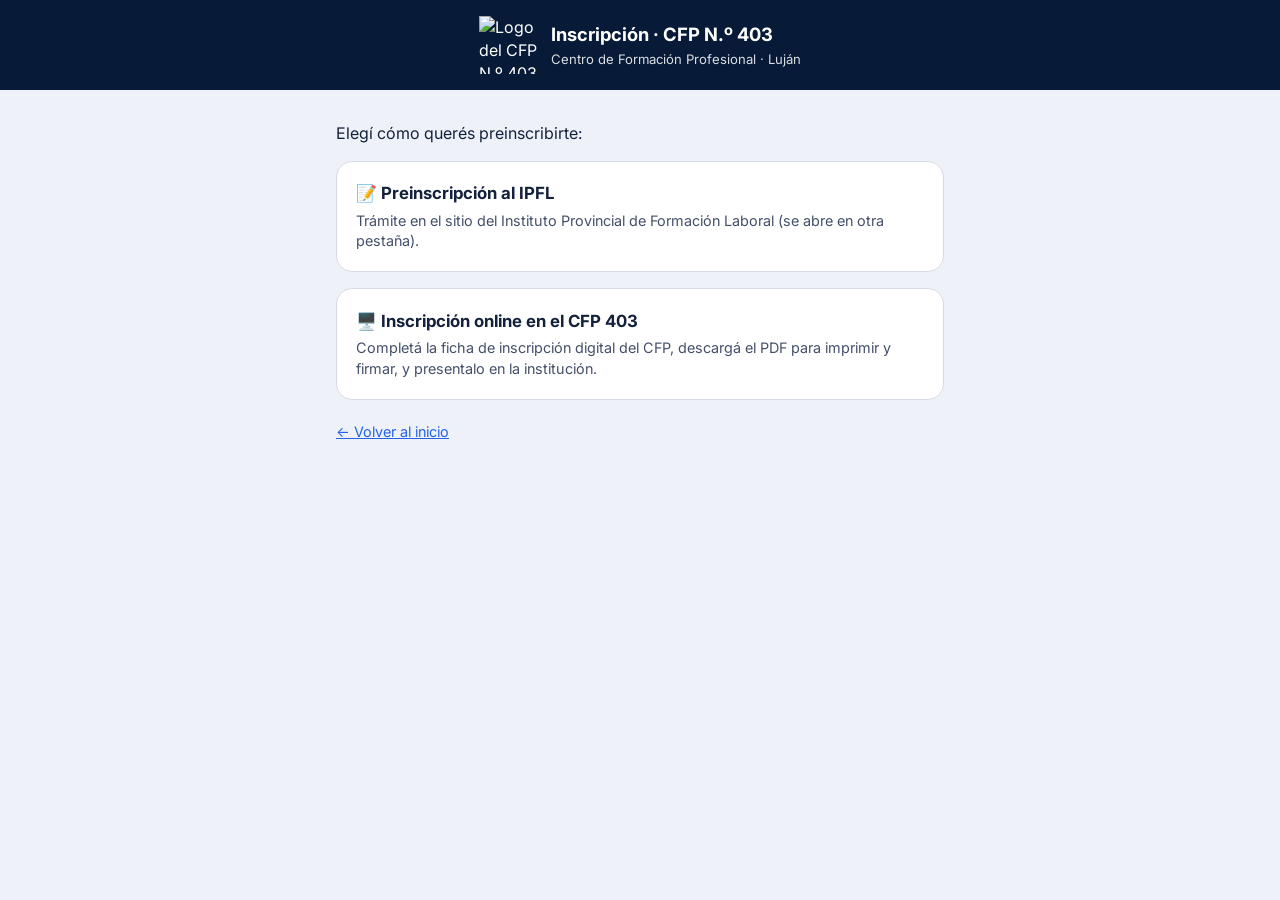
==== inscripcion.html @ c5729365 "Preinscripción online (portada de Giles, adaptada a Luján): ficha digital pública, panel interno, co" ====
<!DOCTYPE html>
<html lang="es-AR">
<head>
  <meta charset="UTF-8">
  <meta name="viewport" content="width=device-width, initial-scale=1.0">
  <title>Inscripción · CFP N.º 403 Luján</title>
  <meta name="theme-color" content="#071B38">
  <link rel="icon" type="image/png" sizes="32x32" href="img/app/favicon-32.png">
  <link href="https://fonts.googleapis.com/css2?family=Inter:wght@400;500;600;700&display=swap" rel="stylesheet">
  <style>
    * { box-sizing: border-box; }
    body { margin: 0; background: #eef2f8; color: #14213d; font-family: 'Inter', system-ui, sans-serif; line-height: 1.45; }
    header { background: #071b38; color: #fff; padding: 1rem; display: flex; align-items: center; gap: .9rem; justify-content: center; }
    header img { width: 58px; height: 58px; }
    header h1 { font-size: 1.15rem; margin: 0; }
    header p { margin: .1rem 0 0; font-size: .82rem; opacity: .85; }
    main { max-width: 640px; margin: 0 auto; padding: 1rem; }
    .op { display: block; background: #fff; border: 1px solid #d5dbe6; border-radius: 16px; padding: 1.2rem; margin-bottom: 1rem; text-decoration: none; color: inherit; }
    .op:hover { border-color: #2563eb; box-shadow: 0 4px 14px rgba(37,99,235,.15); }
    .op h2 { margin: 0 0 .3rem; font-size: 1.05rem; }
    .op p { margin: 0; font-size: .9rem; color: #44506a; }
    .volver { display: inline-block; margin-top: .4rem; font-size: .9rem; color: #2563eb; }
  </style>
</head>
<body>
  <header>
    <img src="logo.png" alt="Logo del CFP N.º 403">
    <div><h1>Inscripción · CFP N.º 403</h1><p>Centro de Formación Profesional · Luján</p></div>
  </header>
  <main>
    <p>Elegí cómo querés preinscribirte:</p>
    <a class="op" href="https://cursosipfl.trabajo.gba.gob.ar/" target="_blank" rel="noopener noreferrer">
      <h2>📝 Preinscripción al IPFL</h2>
      <p>Trámite en el sitio del Instituto Provincial de Formación Laboral (se abre en otra pestaña).</p>
    </a>
    <a class="op" href="preinscripcion.html">
      <h2>🖥️ Inscripción online en el CFP 403</h2>
      <p>Completá la ficha de inscripción digital del CFP, descargá el PDF para imprimir y firmar, y presentalo en la institución.</p>
    </a>
    <a class="volver" href="index.html">← Volver al inicio</a>
  </main>
</body>
</html>
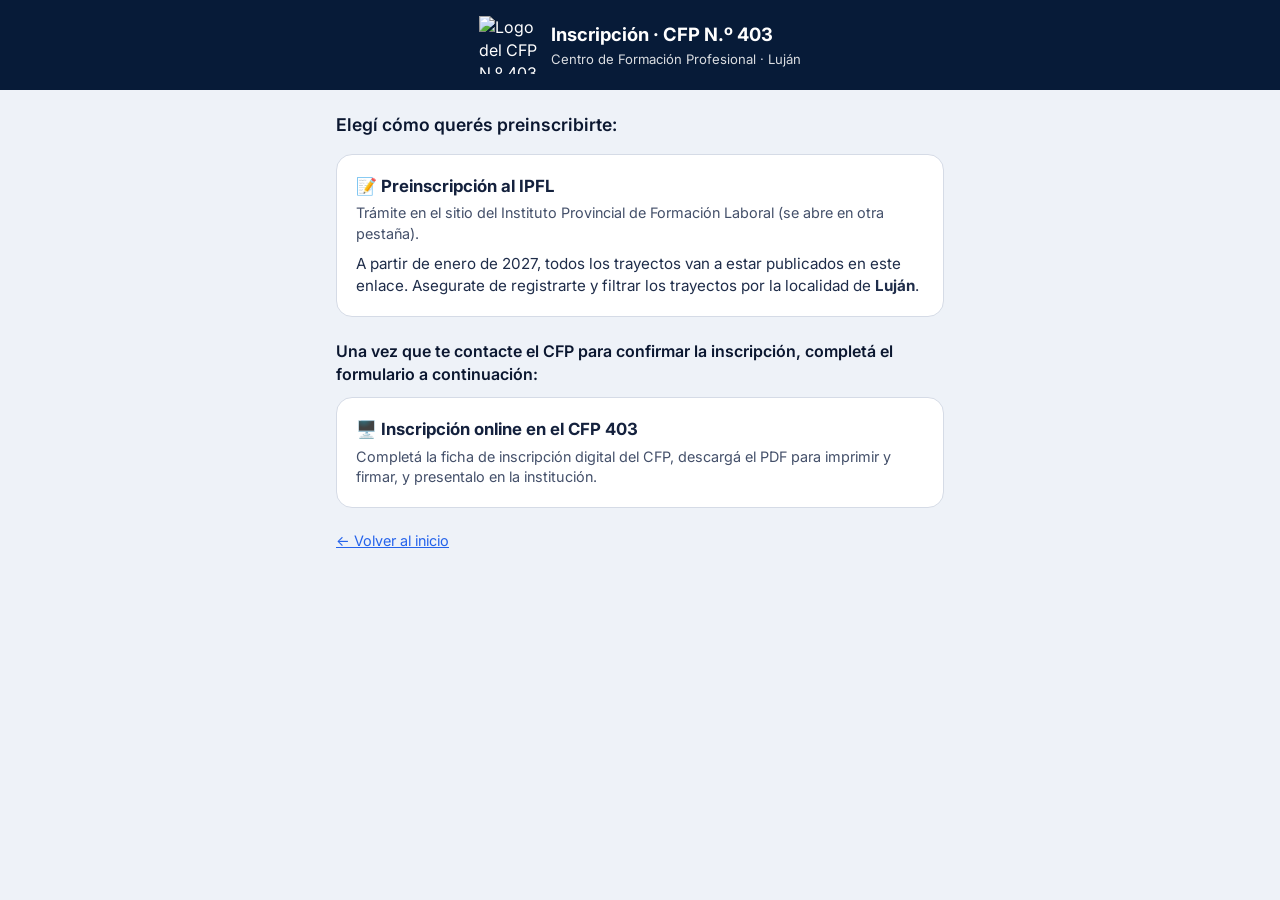
==== commit 510591db: "Pantalla de inscripción: texto más legible y aclaraciones sobre IPFL (enero 2027) y orden de pasos C" ====
--- a/inscripcion.html
+++ b/inscripcion.html
@@ -19,6 +19,10 @@
     .op:hover { border-color: #2563eb; box-shadow: 0 4px 14px rgba(37,99,235,.15); }
     .op h2 { margin: 0 0 .3rem; font-size: 1.05rem; }
     .op p { margin: 0; font-size: .9rem; color: #44506a; }
+    .intro { font-size: 1.1rem; font-weight: 600; color: #0b1730; margin: .4rem 0 1rem; }
+    .aviso { font-size: .98rem; color: #1f2d4a; margin: 0 0 1rem; }
+    .paso { font-size: 1rem; font-weight: 600; color: #0b1730; margin: 1.4rem 0 .7rem; }
+    .op p.sub { margin-top: .5rem; color: #1f2d4a; font-size: .95rem; }
     .volver { display: inline-block; margin-top: .4rem; font-size: .9rem; color: #2563eb; }
   </style>
 </head>
@@ -28,11 +32,13 @@
     <div><h1>Inscripción · CFP N.º 403</h1><p>Centro de Formación Profesional · Luján</p></div>
   </header>
   <main>
-    <p>Elegí cómo querés preinscribirte:</p>
+    <p class="intro">Elegí cómo querés preinscribirte:</p>
     <a class="op" href="https://cursosipfl.trabajo.gba.gob.ar/" target="_blank" rel="noopener noreferrer">
       <h2>📝 Preinscripción al IPFL</h2>
       <p>Trámite en el sitio del Instituto Provincial de Formación Laboral (se abre en otra pestaña).</p>
+      <p class="sub">A partir de enero de 2027, todos los trayectos van a estar publicados en este enlace. Asegurate de registrarte y filtrar los trayectos por la localidad de <strong>Luján</strong>.</p>
     </a>
+    <p class="paso">Una vez que te contacte el CFP para confirmar la inscripción, completá el formulario a continuación:</p>
     <a class="op" href="preinscripcion.html">
       <h2>🖥️ Inscripción online en el CFP 403</h2>
       <p>Completá la ficha de inscripción digital del CFP, descargá el PDF para imprimir y firmar, y presentalo en la institución.</p>
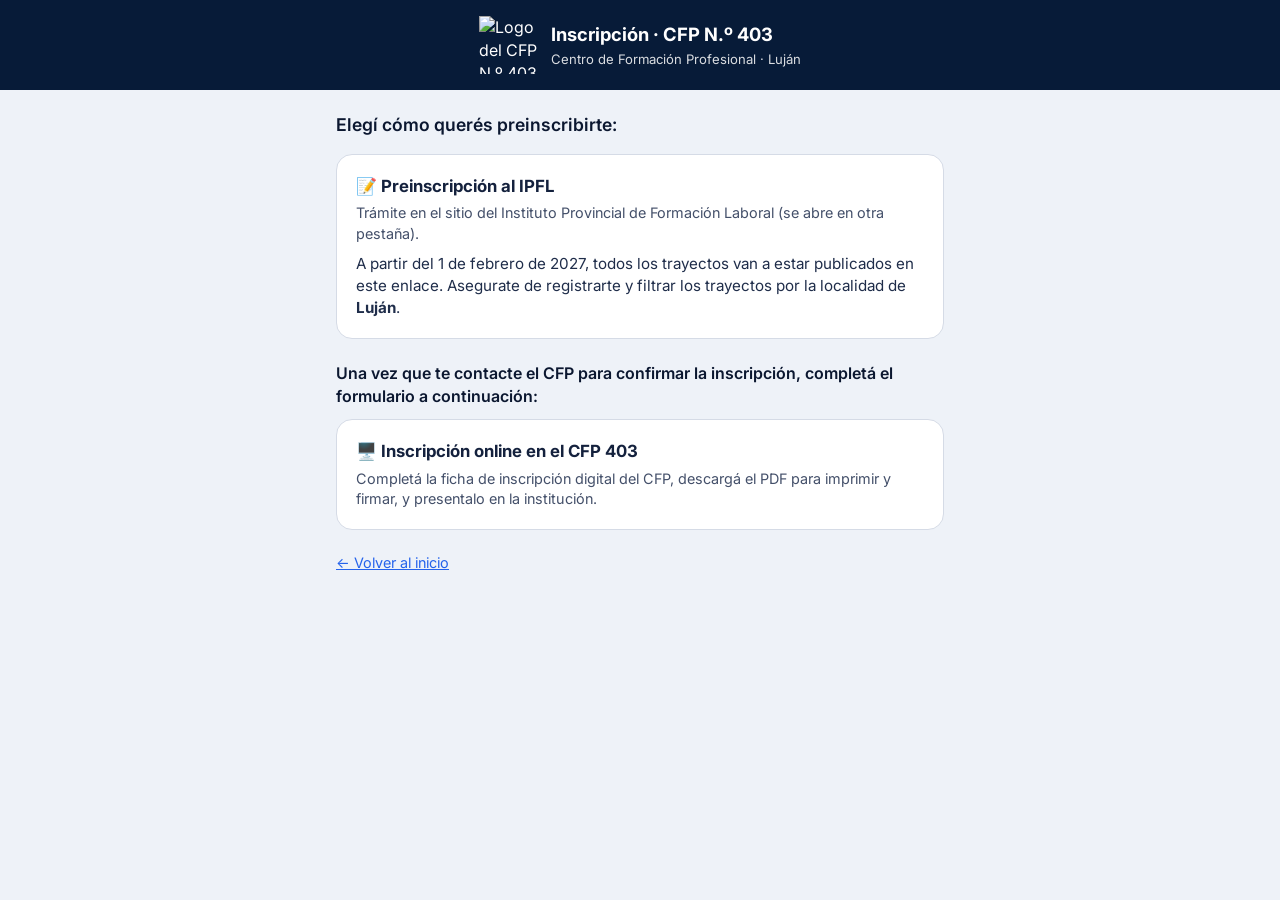
==== commit ca357e90: "Inscripción: los trayectos del IPFL se publican desde el 1 de febrero Co-Authored-By: Claude Sonnet " ====
--- a/inscripcion.html
+++ b/inscripcion.html
@@ -36,7 +36,7 @@
     <a class="op" href="https://cursosipfl.trabajo.gba.gob.ar/" target="_blank" rel="noopener noreferrer">
       <h2>📝 Preinscripción al IPFL</h2>
       <p>Trámite en el sitio del Instituto Provincial de Formación Laboral (se abre en otra pestaña).</p>
-      <p class="sub">A partir de enero de 2027, todos los trayectos van a estar publicados en este enlace. Asegurate de registrarte y filtrar los trayectos por la localidad de <strong>Luján</strong>.</p>
+      <p class="sub">A partir del 1 de febrero de 2027, todos los trayectos van a estar publicados en este enlace. Asegurate de registrarte y filtrar los trayectos por la localidad de <strong>Luján</strong>.</p>
     </a>
     <p class="paso">Una vez que te contacte el CFP para confirmar la inscripción, completá el formulario a continuación:</p>
     <a class="op" href="preinscripcion.html">
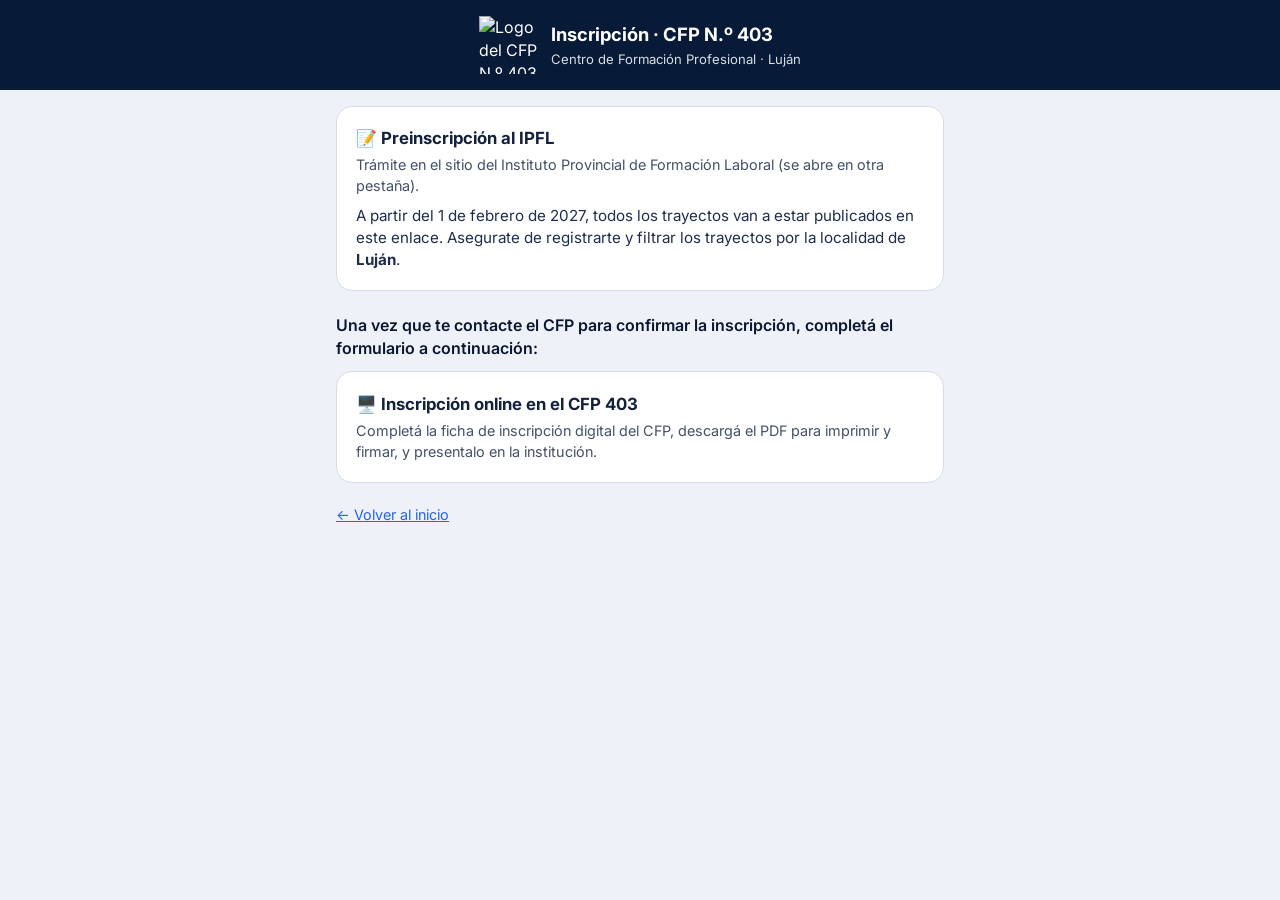
==== commit 137bf42d: "Inscripción: se quita el texto 'Elegí cómo querés preinscribirte' (son dos pasos en orden) Co-Author" ====
--- a/inscripcion.html
+++ b/inscripcion.html
@@ -32,7 +32,6 @@
     <div><h1>Inscripción · CFP N.º 403</h1><p>Centro de Formación Profesional · Luján</p></div>
   </header>
   <main>
-    <p class="intro">Elegí cómo querés preinscribirte:</p>
     <a class="op" href="https://cursosipfl.trabajo.gba.gob.ar/" target="_blank" rel="noopener noreferrer">
       <h2>📝 Preinscripción al IPFL</h2>
       <p>Trámite en el sitio del Instituto Provincial de Formación Laboral (se abre en otra pestaña).</p>
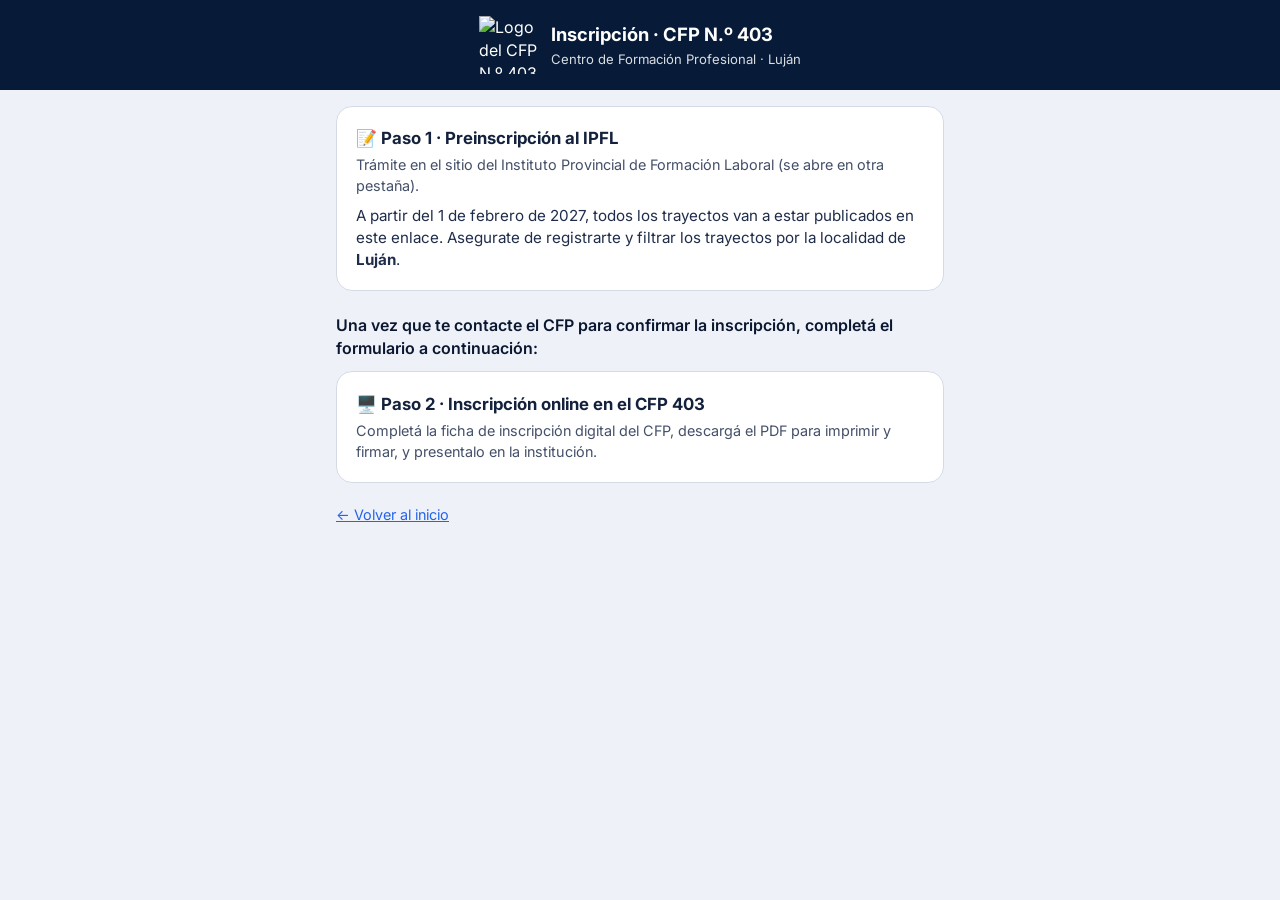
==== commit c597b219: "Inscripción: Paso 1 y Paso 2 en los recuadros Co-Authored-By: Claude Sonnet 5.5 <noreply@anthropic.c" ====
--- a/inscripcion.html
+++ b/inscripcion.html
@@ -33,13 +33,13 @@
   </header>
   <main>
     <a class="op" href="https://cursosipfl.trabajo.gba.gob.ar/" target="_blank" rel="noopener noreferrer">
-      <h2>📝 Preinscripción al IPFL</h2>
+      <h2>📝 Paso 1 · Preinscripción al IPFL</h2>
       <p>Trámite en el sitio del Instituto Provincial de Formación Laboral (se abre en otra pestaña).</p>
       <p class="sub">A partir del 1 de febrero de 2027, todos los trayectos van a estar publicados en este enlace. Asegurate de registrarte y filtrar los trayectos por la localidad de <strong>Luján</strong>.</p>
     </a>
     <p class="paso">Una vez que te contacte el CFP para confirmar la inscripción, completá el formulario a continuación:</p>
     <a class="op" href="preinscripcion.html">
-      <h2>🖥️ Inscripción online en el CFP 403</h2>
+      <h2>🖥️ Paso 2 · Inscripción online en el CFP 403</h2>
       <p>Completá la ficha de inscripción digital del CFP, descargá el PDF para imprimir y firmar, y presentalo en la institución.</p>
     </a>
     <a class="volver" href="index.html">← Volver al inicio</a>
